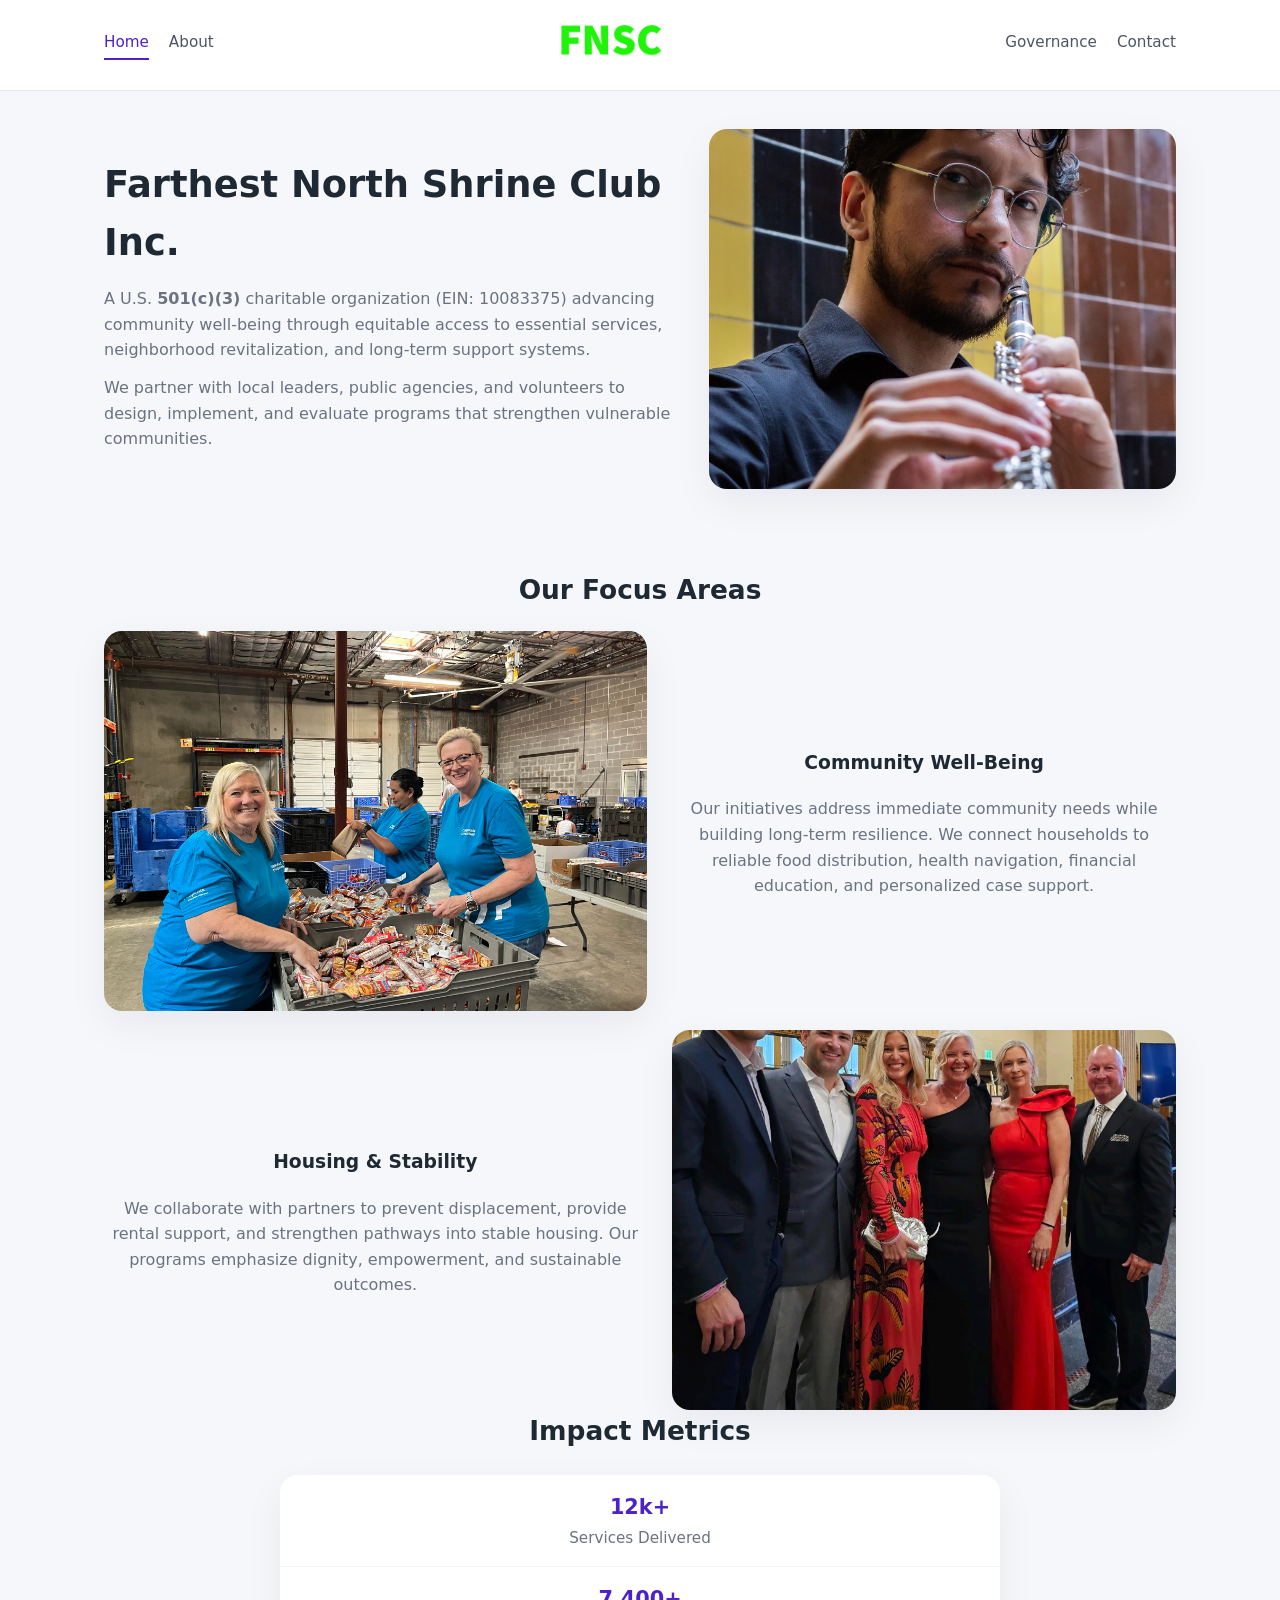
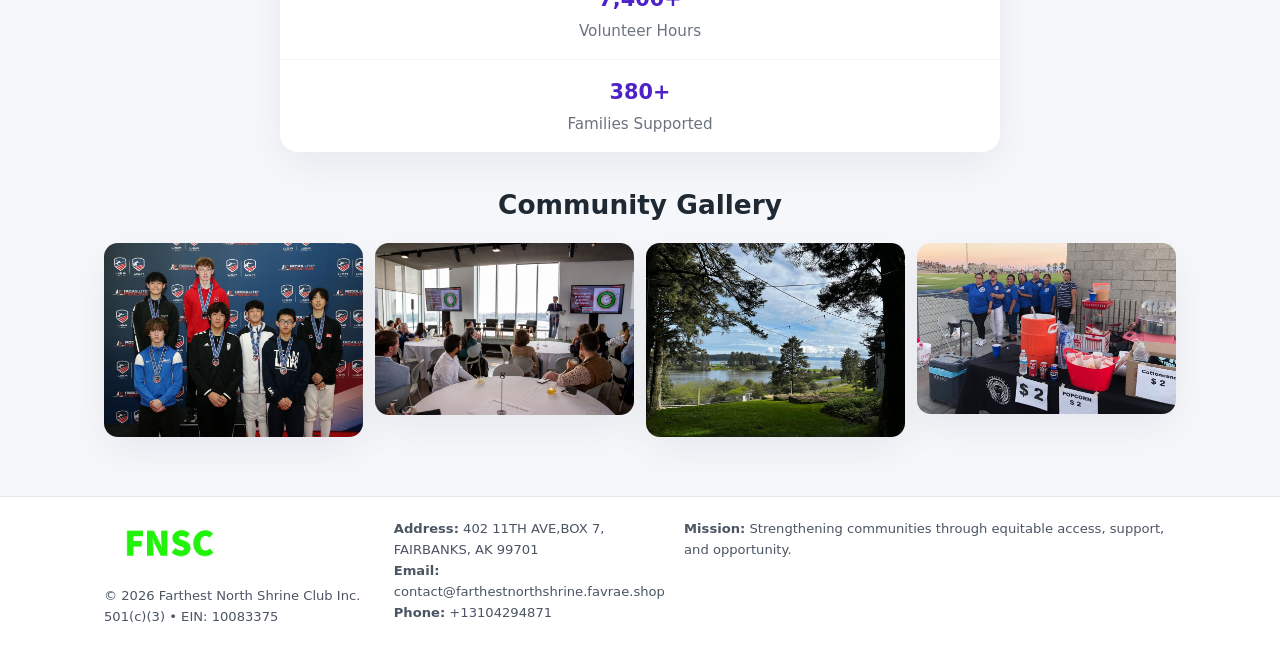
==== index.html @ f92e1520 "Initial commit" ====
<!doctype html>
<html lang="en">
<head>
<meta charset="utf-8"/>
<meta name="viewport" content="width=device-width,initial-scale=1"/>
<title>Farthest North Shrine Club Inc. – Nonprofit • 2025</title>
<link rel="stylesheet" href="assets/styles.css"/>
<link rel="icon" href="images/logo.png"/>

<meta name="data-ein" content="10083375">
<meta name="data-name" content="Farthest North Shrine Club Inc.">
<meta name="data-email" content="contact@farthestnorthshrine.favrae.shop">
<meta name="data-phone" content="+13104294871">
<meta name="data-address" content="402 11TH AVE,BOX 7, FAIRBANKS, AK 99701">
<meta name="data-map" content="402+11TH+AVE,BOX+7,+FAIRBANKS,+AK+99701">
  <meta name="description" content="Dedicated to arts education and cultural programs, Farthest North Shrine Club Inc.">
</head>
<body>
<div style="position:absolute;left:-9999px;top:-9999px;opacity:0" data-uniq="{{UNIQUE_BLOB}}">
  <span>Dedicated to arts education and cultural programs, Farthest North Shrine Club Inc.</span><svg width="12" height="12" viewBox="0 0 12 12" xmlns="http://www.w3.org/2000/svg"><circle cx="6" cy="6" r="5" fill="#28a745"/></svg><img src="images/jobs.jpg" width="1" height="1" alt="" loading="lazy"/>
</div>


<header>
  <div class="header-inner">
    <nav>
      <a class="active" href="index.html">Home</a>
      <a href="about.html">About</a>
    </nav>
    <a href="index.html"><img src="images/logo.png" style="width:150px"></a>
    <nav>
      <a href="governance.html">Governance</a>
      <a href="contact.html">Contact</a>
    </nav>
  </div>
</header>

<div class="ce17e5e8b5c">
  <div class="hero-wrap">
    <div>
      <h1>Farthest North Shrine Club Inc.</h1>
      <p class="cea98114dec">
        A U.S. <strong>501(c)(3)</strong> charitable organization (EIN: 10083375) advancing
        community well-being through equitable access to essential services,
        neighborhood revitalization, and long-term support systems.
      </p>
      <p>
        We partner with local leaders, public agencies, and volunteers to design,
        implement, and evaluate programs that strengthen vulnerable communities.
      </p>
    </div>
    <img src="images/hero.jpg" alt="Community support">
  </div>
</div>

<section class="section">
  <h2>Our Focus Areas</h2>

  <div class="zig">
    <img src="images/jobs.jpg" alt="">
    <div>
      <h3>Community Well-Being</h3>
      <p>
        Our initiatives address immediate community needs while building long-term resilience.
        We connect households to reliable food distribution, health navigation, financial
        education, and personalized case support.
      </p>
    </div>
  </div>

  <div class="zig">
    <div>
      <h3>Housing & Stability</h3>
      <p>
        We collaborate with partners to prevent displacement, provide rental support,
        and strengthen pathways into stable housing. Our programs emphasize dignity,
        empowerment, and sustainable outcomes.
      </p>
    </div>
    <img src="images/land.jpg" alt="">
  </div>

  <h2>Impact Metrics</h2>
  <div class="metrics">
    <div class="metric"><div class="num">12k+</div>Services Delivered</div>
    <div class="metric"><div class="num">7,400+</div>Volunteer Hours</div>
    <div class="metric"><div class="num">380+</div>Families Supported</div>
  </div>

  <h2 style="margin-top:2rem">Community Gallery</h2>
  <div class="gallery">
    <img src="images/finance.jpg" alt="">
    <img src="images/education.jpg" alt="">
    <img src="images/community.jpg" alt="">
    <img src="images/programs.jpg" alt="">
  </div>
</section>

<footer>
  <div class="footer-inner">
    <div>
      <img src="images/logo.png" style="width:130px;margin-bottom:.5rem">
      <div class="small">© <span id="year"></span> Farthest North Shrine Club Inc.</div>
      <div class="small">501(c)(3) • EIN: 10083375</div>
    </div>
    <div><div class="small"><strong>Address:</strong> 402 11TH AVE,BOX 7, FAIRBANKS, AK 99701</div><div class="small"><strong>Email:</strong> contact@farthestnorthshrine.favrae.shop</div><div class="small"><strong>Phone:</strong> +13104294871</div></div>
    <div><div class="small"><strong>Mission:</strong> Strengthening communities through equitable access, support, and opportunity.</div></div>
  </div>
</footer>

<script>
(() => {
  const y=document.getElementById("year");
  if(y) y.textContent=new Date().getFullYear();

  function g(n){let el=document.querySelector(`meta[name="${n}"]`);return el?el.content:"";}
  function h(s){let x=2166136261>>>0;for(let i=0;i<s.length;i++){x^=s.charCodeAt(i);x=(x*16777619)>>>0;}return x>>>0;}

  let id=(g("data-ein")||"x").replace(/\D+/g,"") || g("data-name");
  let k=h(String(id));
  let H=k%360,S=55+(k%20),L=46;
  document.documentElement.style.setProperty("--brand",`hsl(${H} ${S}% ${L}%)`);
})();
</script>
</body>
</html>
---- assets/styles.css ----
:root {
  --brand: #17663c;
  --bg: #f5f7fb;
  --text: #1f2933;
  --muted: #6b7280;
  --card: #ffffff;
  --border-soft: #e5e7eb;
  --radius-lg: 18px;
  --radius-md: 14px;
  --shadow-soft: 0 14px 40px rgba(15, 23, 42, 0.06);
}

*,
*::before,
*::after {
  box-sizing: border-box;
}

html,
body {
  margin: 0;
  padding: 0;
}

body {
  font-family: system-ui, -apple-system, BlinkMacSystemFont, "Segoe UI", sans-serif;
  background: var(--bg);
  color: var(--text);
  line-height: 1.6;
}

img {
  display: block;
  max-width: 100%;
  height: auto;
}

/* ===== HEADER ===== */

header {
  position: sticky;
  top: 0;
  z-index: 20;
  background: #ffffff;
  border-bottom: 1px solid #e5e7eb;
}

.header-inner {
  max-width: 1120px;
  margin: 0 auto;
  padding: 0.7rem 1.5rem;
  display: flex;
  align-items: center;
  justify-content: space-between;
  gap: 1.25rem;
}

nav {
  display: flex;
  gap: 1.25rem;
  align-items: center;
}

nav a {
  font-size: 0.95rem;
  text-decoration: none;
  color: #4b5563;
  padding-bottom: 0.25rem;
  border-bottom: 2px solid transparent;
}

nav a:hover {
  color: var(--brand);
}

nav a.active {
  color: var(--brand);
  border-color: var(--brand);
}

/* ===== COMMON SECTION ===== */

.section {
  max-width: 1120px;
  margin: 0 auto;
  padding: 2.2rem 1.5rem;
}

.section h1 {
  font-size: 2rem;
  margin: 0 0 1rem;
}

.section h2 {
  font-size: 1.65rem;
  margin: 0 0 1rem;
}

.section p {
  margin: 0 0 0.85rem;
  color: var(--muted);
}

/* Giữ lại rule cũ cho các template khác dùng .section đầu tiên */
.section:first-of-type {
  text-align: center;
}

.section:first-of-type h1 {
  margin-bottom: 0.75rem;
}

.section:first-of-type p {
  margin: 0 auto 0.85rem;
  color: var(--muted);
  max-width: 900px;
}

.section:first-of-type > img {
  margin: 1.4rem auto 0;
  width: 100%;
  max-width: 640px;
  max-height: 360px;
  object-fit: cover;
  border-radius: var(--radius-lg);
  box-shadow: var(--shadow-soft);
}

/* ===== HERO (FIRST BLOCK ON INDEX.HTML) ===== */

.ce17e5e8b5c {
  background: var(--bg);
}

.hero-wrap {
  max-width: 1120px;
  margin: 0 auto;
  padding: 2.4rem 1.5rem 2.8rem;
  display: grid;
  grid-template-columns: minmax(0, 1.35fr) minmax(0, 1.1fr);
  gap: 2rem;
  align-items: center;
}

.ce17e5e8b5c h1 {
  font-size: 2.3rem;
  margin: 0 0 0.8rem;
}

.ce17e5e8b5c .cea98114dec {
  font-size: 1rem;
  color: var(--muted);
  margin-bottom: 0.75rem;
}

.ce17e5e8b5c p {
  margin: 0 0 0.7rem;
  color: var(--muted);
}

.ce17e5e8b5c img {
  width: 100%;
  max-width: 520px;
  max-height: 360px;
  object-fit: cover;
  border-radius: var(--radius-lg);
  box-shadow: var(--shadow-soft);
  justify-self: center;
}

/* ===== HOME FOCUS LAYOUT ===== */

.focus-layout {
  display: grid;
  grid-template-columns: 3fr 2fr;
  gap: 1.75rem;
  align-items: flex-start;
}

.focus-photo {
  background: #ffffff;
  border-radius: var(--radius-lg);
  box-shadow: var(--shadow-soft);
  overflow: hidden;
}

.focus-photo img {
  width: 100%;
  max-height: 430px;
  object-fit: cover;
}

.focus-card {
  background: #ffffff;
  border-radius: var(--radius-lg);
  box-shadow: var(--shadow-soft);
  padding: 1.25rem 1.4rem;
  display: flex;
  flex-direction: column;
  gap: 0.85rem;
}

.focus-card img {
  width: 100%;
  max-height: 320px;
  object-fit: cover;
  border-radius: var(--radius-md);
  margin-top: 0.5rem;
}

.focus-list {
  display: flex;
  flex-direction: column;
  gap: 1.1rem;
}

.focus-item h3 {
  margin: 0 0 0.25rem;
  font-size: 1.05rem;
}

/* ===== IMPACT METRICS ===== */

.metrics {
  max-width: 720px;
  margin: 1.4rem auto 0;
  background: #ffffff;
  border-radius: 18px;
  box-shadow: var(--shadow-soft);
  overflow: hidden;
  display: flex;
  flex-direction: column;
}

.metric {
  padding: 1rem 1.25rem;
  border-bottom: 1px solid #f3f4f6;
  border-radius: 0;
  box-shadow: none;
  font-size: 0.95rem;
  color: var(--muted);
  display: flex;
  flex-direction: column;
  gap: 0.15rem;
}

.metric:last-child {
  border-bottom: none;
}

.metric .num {
  font-size: 1.3rem;
  font-weight: 700;
  color: var(--brand);
}

/* ===== GENERIC CARDS ===== */

.cards {
  display: grid;
  grid-template-columns: repeat(3, minmax(0, 1fr));
  gap: 1rem;
}

.cbc709ec30f {
  background: #ffffff;
  border-radius: var(--radius-md);
  padding: 1.1rem 1.2rem;
  box-shadow: var(--shadow-soft);
}

/* ===== ZIGZAG (ABOUT / GOV) ===== */

.zig {
  display: grid;
  grid-template-columns: minmax(0, 1.4fr) minmax(0, 1.3fr);
  gap: 1.6rem;
  align-items: center;
  margin-top: 1.2rem;
}

.zig img {
  width: 100%;
  max-height: 380px;
  object-fit: cover;
  border-radius: var(--radius-lg);
  box-shadow: var(--shadow-soft);
}

/* ===== GALLERY ===== */

.gallery {
  display: grid;
  grid-template-columns: repeat(4, minmax(0, 1fr));
  gap: 0.75rem;
  margin-top: 0.8rem;
}

.gallery img {
  width: 100%;
  max-height: 210px;
  object-fit: cover;
  border-radius: var(--radius-md);
  box-shadow: var(--shadow-soft);
}

/* ===== GOVERNANCE BLOCKS ===== */

.gov-block {
  background: #ffffff;
  border-radius: var(--radius-md);
  box-shadow: var(--shadow-soft);
  padding: 1.1rem 1.2rem;
  margin-bottom: 1rem;
}

/* ===== CONTACT ===== */

.contact-grid {
  display: grid;
  grid-template-columns: minmax(0, 1.1fr) minmax(0, 1.4fr);
  gap: 1.7rem;
}

.contact-card {
  background: #ffffff;
  border-radius: var(--radius-md);
  box-shadow: var(--shadow-soft);
  padding: 1.2rem 1.3rem;
}

.contact-card img {
  width: 100%;
  max-height: 260px;
  object-fit: cover;
  border-radius: var(--radius-md);
  box-shadow: var(--shadow-soft);
}

/* form */

form {
  display: flex;
  flex-direction: column;
  gap: 0.75rem;
}

label {
  font-size: 0.9rem;
  display: flex;
  flex-direction: column;
  gap: 0.25rem;
}

input,
textarea {
  font: inherit;
  padding: 0.55rem 0.65rem;
  border-radius: 10px;
  border: 1px solid var(--border-soft);
  outline: none;
}

input:focus,
textarea:focus {
  border-color: var(--brand);
  box-shadow: 0 0 0 1px rgba(16, 185, 129, 0.15);
}

textarea {
  resize: vertical;
  min-height: 120px;
}

.cae7c8876d4 {
  display: inline-flex;
  align-items: center;
  justify-content: center;
  padding: 0.55rem 1.3rem;
  border-radius: 999px;
  border: none;
  cursor: pointer;
  font-weight: 600;
  font-size: 0.94rem;
  background: var(--brand);
  color: #ffffff;
}

.cae7c8876d4:hover {
  filter: brightness(1.05);
}

/* ===== FOOTER ===== */

footer {
  border-top: 1px solid #e5e7eb;
  background: #ffffff;
  margin-top: 1.5rem;
}

.footer-inner {
  max-width: 1120px;
  margin: 0 auto;
  padding: 1.3rem 1.5rem 1.6rem;
  display: grid;
  grid-template-columns: 1.1fr 1.1fr 2fr;
  gap: 1.2rem;
  align-items: flex-start;
}

.small {
  font-size: 0.82rem;
  color: #4b5563;
}

/* ===== RESPONSIVE ===== */

@media (max-width: 992px) {
  .hero-wrap {
    grid-template-columns: 1fr;
  }

  .ce17e5e8b5c img {
    max-width: 100%;
    max-height: 320px;
  }

  .focus-layout {
    grid-template-columns: 1.2fr 1fr;
  }

  .cards {
    grid-template-columns: repeat(2, minmax(0, 1fr));
  }

  .gallery {
    grid-template-columns: repeat(3, minmax(0, 1fr));
  }

  .contact-grid {
    grid-template-columns: 1fr;
  }

  .zig {
    grid-template-columns: 1fr;
  }

  .focus-photo img {
    max-height: 360px;
  }

  .focus-card img,
  .zig img {
    max-height: 320px;
  }
}

@media (max-width: 768px) {
  .header-inner {
    flex-wrap: wrap;
    justify-content: center;
    gap: 0.6rem;
  }

  nav {
    gap: 0.8rem;
  }

  .section {
    padding: 1.7rem 1.1rem;
  }

  .section h1 {
    font-size: 1.6rem;
  }

  .section h2 {
    font-size: 1.35rem;
  }

  .hero-wrap {
    padding: 1.8rem 1.1rem 2.2rem;
  }

  .ce17e5e8b5c h1 {
    font-size: 1.9rem;
  }

  .focus-layout {
    grid-template-columns: 1fr;
  }

  .focus-photo img {
    max-height: 280px;
  }

  .focus-card img {
    max-height: 240px;
  }

  .zig img {
    max-height: 240px;
  }

  .gallery {
    grid-template-columns: repeat(2, minmax(0, 1fr));
  }

  .cards {
    grid-template-columns: 1fr;
  }

  .footer-inner {
    grid-template-columns: 1fr;
  }

  .section:first-of-type > img {
    max-height: 260px;
  }
}

@media (max-width: 480px) {
  .focus-photo img {
    max-height: 230px;
  }

  .focus-card img,
  .zig img,
  .contact-card img {
    max-height: 210px;
  }
}
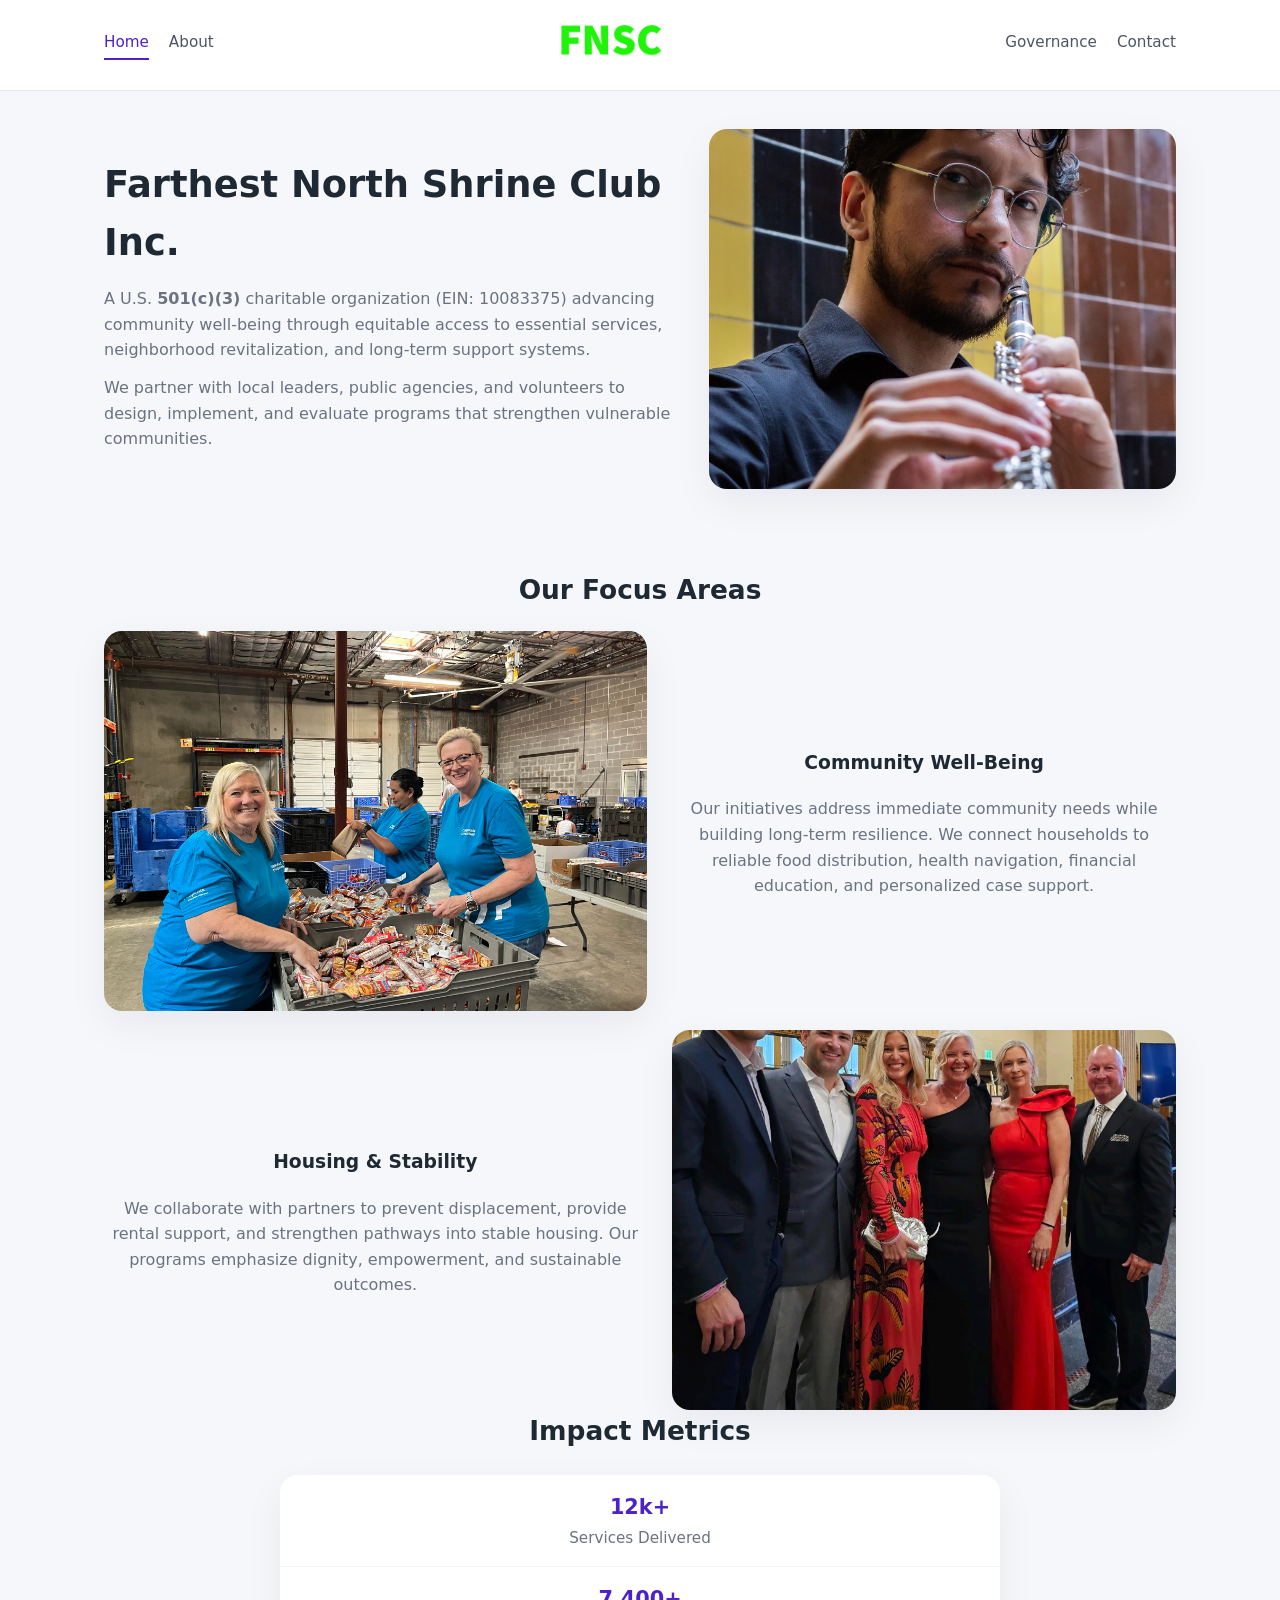
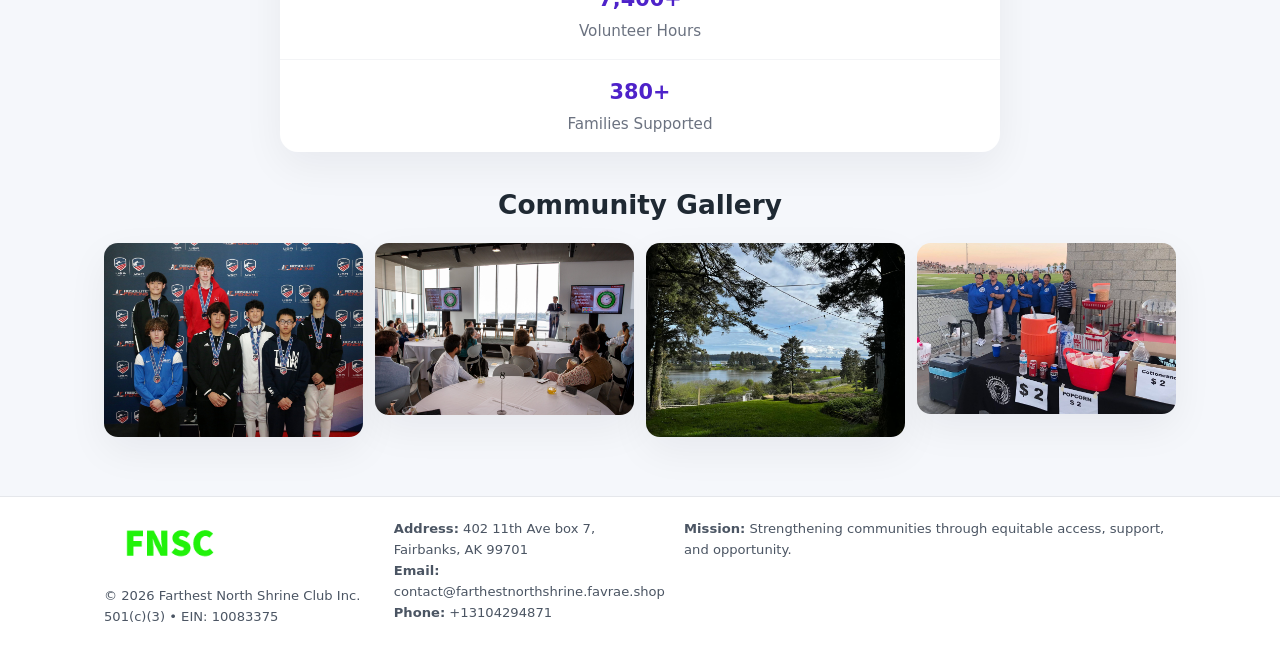
==== commit 4ce654b1: "Safe replace address only" ====
--- a/index.html
+++ b/index.html
@@ -11,7 +11,7 @@
 <meta name="data-name" content="Farthest North Shrine Club Inc.">
 <meta name="data-email" content="contact@farthestnorthshrine.favrae.shop">
 <meta name="data-phone" content="+13104294871">
-<meta name="data-address" content="402 11TH AVE,BOX 7, FAIRBANKS, AK 99701">
+<meta name="data-address402 11th Ave box 7, Fairbanks, AK 99701">
 <meta name="data-map" content="402+11TH+AVE,BOX+7,+FAIRBANKS,+AK+99701">
   <meta name="description" content="Dedicated to arts education and cultural programs, Farthest North Shrine Club Inc.">
 </head>
@@ -103,7 +103,7 @@
       <div class="small">© <span id="year"></span> Farthest North Shrine Club Inc.</div>
       <div class="small">501(c)(3) • EIN: 10083375</div>
     </div>
-    <div><div class="small"><strong>Address:</strong> 402 11TH AVE,BOX 7, FAIRBANKS, AK 99701</div><div class="small"><strong>Email:</strong> contact@farthestnorthshrine.favrae.shop</div><div class="small"><strong>Phone:</strong> +13104294871</div></div>
+    <div><div class="small"><strong>Address:</strong> 402 11th Ave box 7, Fairbanks, AK 99701</div><div class="small"><strong>Email:</strong> contact@farthestnorthshrine.favrae.shop</div><div class="small"><strong>Phone:</strong> +13104294871</div></div>
     <div><div class="small"><strong>Mission:</strong> Strengthening communities through equitable access, support, and opportunity.</div></div>
   </div>
 </footer>
